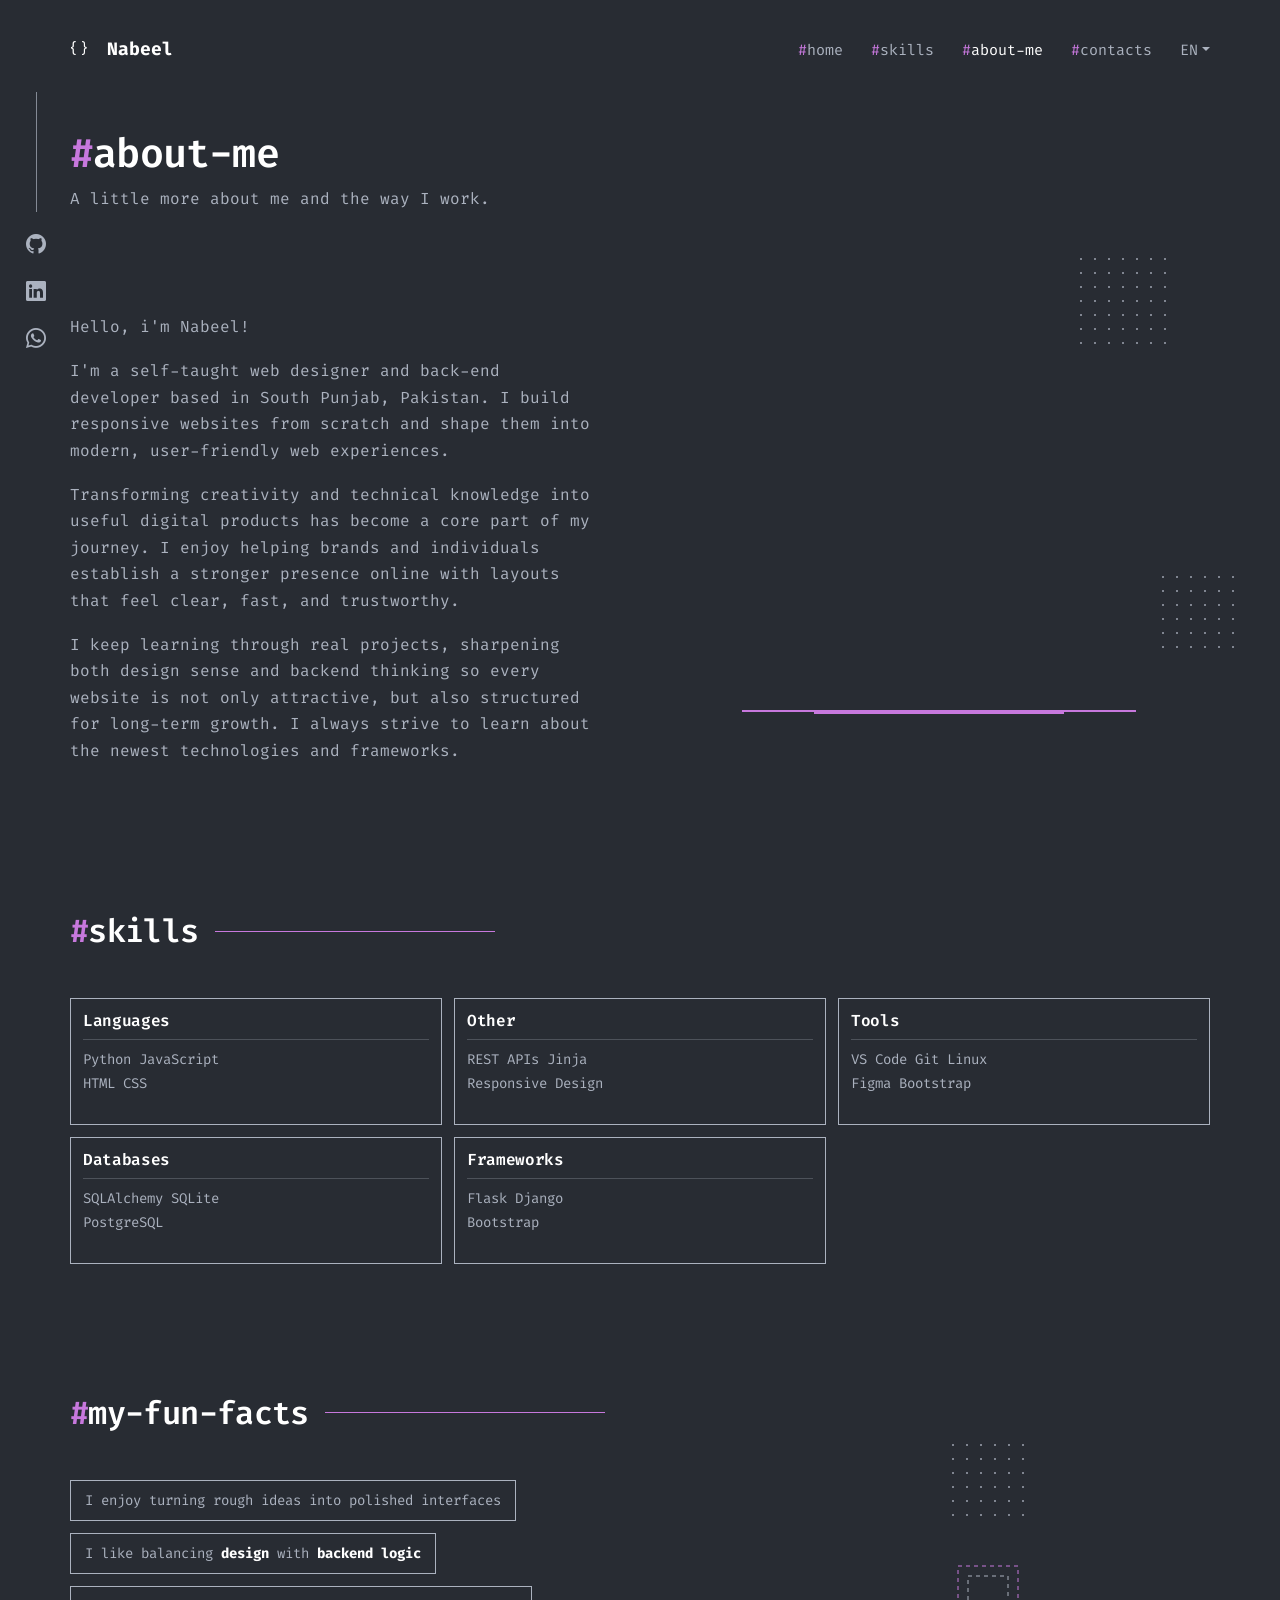
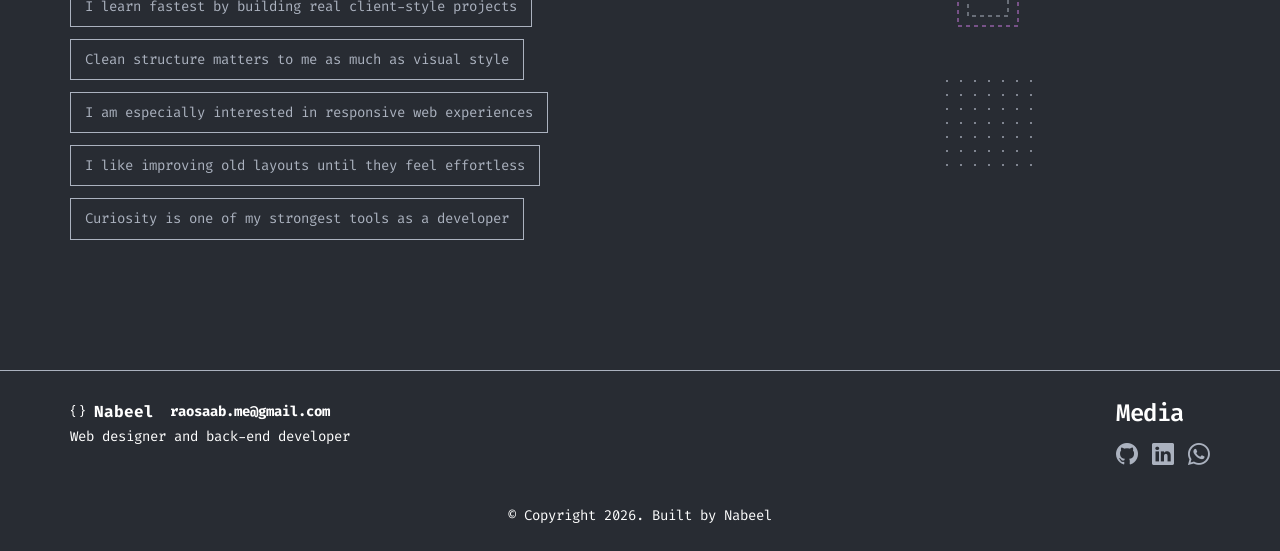
==== about.html @ ed7cfa4c "first commit" ====
<!DOCTYPE html>
<html lang="en">
<head>
  <meta charset="UTF-8">
  <meta name="viewport" content="width=device-width, initial-scale=1.0">
  <title>Nabeel - About Me</title>
  <meta name="description" content="About Nabeel - a self-taught web designer and back-end developer based in South Punjab, Pakistan.">

  <!-- Bootstrap 5 CSS -->
  <link href="https://cdn.jsdelivr.net/npm/bootstrap@5.3.3/dist/css/bootstrap.min.css" rel="stylesheet">
  <!-- Bootstrap Icons -->
  <link href="https://cdn.jsdelivr.net/npm/bootstrap-icons@1.11.3/font/bootstrap-icons.css" rel="stylesheet">
  <!-- Custom CSS -->
  <link rel="stylesheet" href="css/style.css">
</head>
<body>

  <!-- ===== NAVBAR ===== -->
  <nav class="navbar navbar-expand-lg navbar-custom sticky-top">
    <div class="container">
      <a class="navbar-brand" href="index.html"><i class="bi bi-braces"></i> Nabeel</a>
      <button class="navbar-toggler" type="button" data-bs-toggle="collapse" data-bs-target="#mainNav">
        <span class="navbar-toggler-icon"></span>
      </button>
      <div class="collapse navbar-collapse justify-content-end" id="mainNav">
        <ul class="navbar-nav">
          <li class="nav-item"><a class="nav-link" href="index.html"><span>#</span>home</a></li>
          <li class="nav-item"><a class="nav-link" href="index.html#skills"><span>#</span>skills</a></li>
          <li class="nav-item"><a class="nav-link active" href="about.html"><span>#</span>about-me</a></li>
          <li class="nav-item"><a class="nav-link" href="index.html#contacts"><span>#</span>contacts</a></li>
          <li class="nav-item dropdown">
            <a class="nav-link dropdown-toggle" href="#" data-bs-toggle="dropdown">EN</a>
            <ul class="dropdown-menu dropdown-menu-dark">
              <li><a class="dropdown-item" href="#">EN</a></li>
              <li><a class="dropdown-item" href="#">UA</a></li>
            </ul>
          </li>
        </ul>
      </div>
    </div>
  </nav>

  <!-- ===== SOCIAL SIDEBAR ===== -->
  <div class="social-sidebar d-none d-lg-flex">
    <a href="https://github.com/itsnabeelraza" aria-label="GitHub"><i class="bi bi-github"></i></a>
    <a href="https://linkedin.com/in/itsnabeelraza" aria-label="LinkedIn"><i class="bi bi-linkedin"></i></a>
    <a href="https://wa.me/923267675012" aria-label="WhatsApp"><i class="bi bi-whatsapp"></i></a>
  </div>

  <!-- ===== ABOUT-ME HERO ===== -->
  <section class="about-page-hero" id="about-me">
    <div class="container">
      <div class="page-title">
        <h1><span class="accent">#</span>about-me</h1>
        <p class="page-subtitle">A little more about me and the way I work.</p>
      </div>

      <div class="row align-items-start" style="margin-top: 60px;">
        <div class="col-lg-6">
          <div class="about-page-text">
            <p>Hello, i'm Nabeel!</p>
            <p>
              I'm a self-taught web designer and back-end developer based in South Punjab,
              Pakistan. I build responsive websites from scratch and shape them into modern, user-friendly web
              experiences.
            </p>
            <p>
              Transforming creativity and technical knowledge into useful digital products has
              become a core part of my journey. I enjoy helping brands and individuals establish
              a stronger presence online with layouts that feel clear, fast, and trustworthy.
            </p>
            <p>
              I keep learning through real projects, sharpening both design sense and backend
              thinking so every website is not only attractive, but also structured for long-term
              growth. I always strive to learn about the
              newest technologies and frameworks.
            </p>
          </div>
        </div>
        <div class="col-lg-6 mt-4 mt-lg-0">
          <div class="about-page-image-wrapper">
            <div class="dots-pattern about-dots-1 dots-pattern-lg"></div>
            <div class="about-page-image">
              <img src="./images/jc-gellidon-E3NUmCScugo-unsplash-removebg-preview(1) 1.png 1.png" alt="">
            </div>
            <div class="about-page-image-bar"></div>
            <div class="dots-pattern about-dots-2"></div>
          </div>
        </div>
      </div>
    </div>
  </section>

  <!-- ===== SKILLS SECTION ===== -->
  <section class="skills-section" id="skills">
    <div class="container">
      <div class="section-heading">
        <h2><span>#</span>skills</h2>
        <div class="line"></div>
      </div>

      <div class="about-skills-grid">
        <div class="skill-category">
          <h4>Languages</h4>
          <hr>
          <p>Python JavaScript<br>HTML CSS</p>
        </div>
        <div class="skill-category">
          <h4>Other</h4>
          <hr>
          <p>REST APIs Jinja<br>Responsive Design</p>
        </div>
        <div class="skill-category">
          <h4>Tools</h4>
          <hr>
          <p>VS Code Git Linux<br>Figma Bootstrap</p>
        </div>
        <div class="skill-category">
          <h4>Databases</h4>
          <hr>
          <p>SQLAlchemy SQLite<br>PostgreSQL</p>
        </div>
        <div class="skill-category">
          <h4>Frameworks</h4>
          <hr>
          <p>Flask Django<br>Bootstrap</p>
        </div>
      </div>
    </div>
  </section>

  <!-- ===== MY FUN FACTS ===== -->
  <section class="fun-facts-section" id="fun-facts">
    <div class="container">
      <div class="section-heading">
        <h2><span>#</span>my-fun-facts</h2>
        <div class="line"></div>
      </div>

      <div class="row align-items-start">
        <div class="col-lg-7">
          <div class="fun-facts-list">
            <span class="fun-fact-item">I enjoy turning rough ideas into polished interfaces</span>
            <span class="fun-fact-item">I like balancing <strong>design</strong> with <strong>backend logic</strong></span>
            <span class="fun-fact-item">I learn fastest by building real client-style projects</span>
            <span class="fun-fact-item">Clean structure matters to me as much as visual style</span>
            <span class="fun-fact-item">I am especially interested in responsive web experiences</span>
            <span class="fun-fact-item">I like improving old layouts until they feel effortless</span>
            <span class="fun-fact-item">Curiosity is one of my strongest tools as a developer</span>
          </div>
        </div>
        <div class="col-lg-5 mt-4 mt-lg-0">
          <div class="fun-facts-decoration">
            <div class="dots-pattern" style="margin-bottom: 16px;"></div>
            <div class="fun-facts-icon-box">
              <svg width="80" height="80" viewBox="0 0 80 80" fill="none">
                <rect x="10" y="10" width="60" height="60" stroke="#C778DD" stroke-width="1" fill="none" stroke-dasharray="4 4"/>
                <rect x="20" y="20" width="40" height="40" stroke="#ABB2BF" stroke-width="1" fill="none" stroke-dasharray="4 4"/>
              </svg>
            </div>
            <div class="dots-pattern dots-pattern-lg" style="margin-top: 20px;"></div>
          </div>
        </div>
      </div>
    </div>
  </section>

  <!-- ===== FOOTER ===== -->
  <footer class="footer">
    <div class="container">
      <div class="footer-top">
        <div class="footer-brand">
          <div class="brand-name">
            <i class="bi bi-braces"></i> Nabeel
            <span class="brand-email" style="margin-left:8px;">raosaab.me@gmail.com</span>
          </div>
          <div class="brand-desc">Web designer and back-end developer</div>
        </div>
        <div class="footer-media">
          <h4>Media</h4>
          <div class="social-icons">
            <a href="https://github.com/itsnabeelraza" aria-label="GitHub"><i class="bi bi-github"></i></a>
            <a href="https://linkedin.com/in/itsnabeelraza" aria-label="LinkedIn"><i class="bi bi-linkedin"></i></a>
            <a href="https://wa.me/923267675012" aria-label="WhatsApp"><i class="bi bi-whatsapp"></i></a>
          </div>
        </div>
      </div>
      <div class="footer-bottom">
        &copy; Copyright 2026. Built by Nabeel
      </div>
    </div>
  </footer>

  <!-- Bootstrap 5 JS -->
  <script src="https://cdn.jsdelivr.net/npm/bootstrap@5.3.3/dist/js/bootstrap.bundle.min.js"></script>
</body>
</html>
---- css/style.css ----
@import url('https://fonts.googleapis.com/css2?family=Fira+Code:wght@400;500;600;700&display=swap');

:root {
  --bg-primary: #282c33;
  --bg-secondary: #2c313a;
  --text-primary: #ffffff;
  --text-secondary: #abb2bf;
  --text-muted: #8f96a3;
  --accent: #c778dd;
  --accent-soft: rgba(199, 120, 221, 0.14);
  --border: #abb2bf;
  --border-soft: rgba(171, 178, 191, 0.28);
  --font-main: 'Fira Code', monospace;
  --container-width: 71.25rem;
  --fs-body: 1rem;
  --fs-small: 0.875rem;
  --fs-nav: 0.9375rem;
  --fs-button: 0.9375rem;
  --fs-card-title: 1rem;
  --fs-section-title: 2rem;
  --fs-page-title: 2.5rem;
  --fs-hero-title: 3rem;
  --fs-quote: 1.375rem;
}

* {
  margin: 0;
  padding: 0;
  box-sizing: border-box;
}

html {
  scroll-behavior: smooth;
  font-size: 16px;
}

body {
  min-height: 100vh;
  background: var(--bg-primary);
  color: var(--text-primary);
  font-family: var(--font-main);
  font-size: var(--fs-body);
  line-height: 1.65;
  overflow-x: hidden;
}

img {
  display: block;
  max-width: 100%;
  height: auto;
}

a {
  color: inherit;
  text-decoration: none;
  transition: 0.25s ease;
}

a:hover {
  color: var(--accent);
}

h1,
h2,
h3,
h4 {
  font-weight: 600;
  letter-spacing: -0.02em;
}

.container {
  width: min(var(--container-width), calc(100% - 3rem));
  margin: 0 auto;
  padding: 0;
}

.dots-pattern {
  width: 5.25rem;
  height: 5.25rem;
  display: inline-block;
  background-image: radial-gradient(circle, rgba(171, 178, 191, 0.95) 0.0875rem, transparent 0.0875rem);
  background-size: 0.875rem 0.875rem;
  opacity: 0.7;
}

.dots-pattern-lg {
  width: 6rem;
  height: 6rem;
}

.shape-box {
  width: 3.375rem;
  height: 3.375rem;
  border: 1px solid var(--border-soft);
}

.shape-stack {
  position: relative;
  width: 5.375rem;
  height: 5.375rem;
}

.shape-stack span {
  position: absolute;
  width: 3.5rem;
  height: 3.5rem;
  border: 1px solid var(--accent);
}

.shape-stack span:first-child {
  left: 0;
  bottom: 0;
}

.shape-stack span:last-child {
  right: 0;
  top: 0;
}

.section-heading {
  display: flex;
  align-items: center;
  gap: 1rem;
  margin-bottom: 3rem;
}

.section-heading h2 {
  font-size: var(--fs-section-title);
  white-space: nowrap;
  margin-bottom: 0;
  line-height: 1.2;
}

.section-heading h2 span,
.accent {
  color: var(--accent);
}

.section-heading .line {
  width: min(42vw, 17.5rem);
  height: 1px;
  background: var(--accent);
}

.btn-outline-accent,
.btn-outline-accent-arrow,
.btn-sm-outline {
  display: inline-flex;
  align-items: center;
  gap: 0.5rem;
  padding: 0.625rem 1.125rem;
  border: 1px solid var(--accent);
  background: transparent;
  color: var(--text-primary);
  font-family: var(--font-main);
  font-size: var(--fs-button);
  line-height: 1.2;
}

.btn-outline-accent:hover,
.btn-outline-accent-arrow:hover,
.btn-sm-outline:hover {
  background: var(--accent-soft);
  color: var(--text-primary);
}

.navbar-custom {
  background-color: var(--bg-primary) !important;
  padding: 1.875rem 0 1.375rem;
}

.navbar-custom .navbar-brand {
  font-size: 1.125rem;
  font-weight: 700;
  color: var(--text-primary);
}

.navbar-custom .navbar-brand i {
  margin-right: 0.5rem;
}

.navbar-custom .nav-link {
  color: var(--text-secondary) !important;
  font-size: var(--fs-nav);
  margin-left: 1.75rem;
  padding: 0 !important;
  line-height: 1.2;
}

.navbar-custom .nav-link.active,
.navbar-custom .nav-link:hover {
  color: var(--text-primary) !important;
}

.navbar-custom .nav-link span {
  color: var(--accent);
}

.navbar-toggler {
  border-color: var(--border-soft) !important;
}

.navbar-toggler-icon {
  filter: invert(1);
}

.dropdown-menu-dark {
  background: var(--bg-secondary);
  border: 1px solid var(--border-soft);
}

.social-sidebar {
  position: fixed;
  left: 1.25rem;
  top: 1.375rem;
  width: 2rem;
  display: flex;
  flex-direction: column;
  align-items: center;
  gap: 0.875rem;
  z-index: 10;
}

.social-sidebar::before {
  content: '';
  width: 1px;
  height: 11.875rem;
  background: var(--border);
  opacity: 0.7;
  margin-bottom: 0.125rem;
}

.social-sidebar a {
  color: var(--text-secondary);
  font-size: 1.25rem;
}

.hero-section,
.skills-section,
.about-section,
.contacts-section,
.about-page-hero,
.contacts-hero,
.fun-facts-section,
.all-media-section {
  padding: 2.375rem 0 5.75rem;
}

.hero-section .row,
.about-section .row,
.contacts-hero .row,
.about-page-hero .row,
.fun-facts-section .row {
  --bs-gutter-x: 3.375rem;
  --bs-gutter-y: 2.625rem;
}

.hero-content {
  padding-top: 4.375rem;
}

.hero-content h1 {
  font-size: var(--fs-hero-title);
  line-height: 1.3;
  margin-bottom: 1.75rem;
}

.hero-content p {
  max-width: 29.375rem;
  color: var(--text-secondary);
  margin-bottom: 1.875rem;
  font-size: var(--fs-body);
}

.hero-image-wrapper {
  position: relative;
  display: flex;
  flex-direction: column;
  align-items: center;
  padding-top: 1.125rem;
  width: 100%;
}

.hero-image-placeholder {
  width: 100%;
  max-width: 25rem;
  position: relative;
  display: flex;
  justify-content: center;
  z-index: 2;
  left: 0.3125rem;
  bottom: -0.3125rem;
  margin: 0 auto 0.375rem;
}

.hero-image-placeholder img {
  width: 100%;
  margin: 0 auto;
  object-fit: contain;
  filter: brightness(0.9);
}

.hero-shape {
  position: absolute;
  border: 1px solid var(--accent);
  z-index: 1;
}

.hero-shape-one {
  width: 6rem;
  height: 6rem;
  left: 7rem;
  top: 7.375rem;
}

.hero-shape-two {
  width: 4.75rem;
  height: 4.75rem;
  left: 10rem;
  top: 10rem;
}

.hero-dots {
  position: absolute;
  right: 5rem;
  bottom: 8.625rem;
  z-index: 3;
  width: 5.375rem;
  height: 5.375rem;
}

.hero-status {
  width: 100%;
  max-width: 22.5rem;
  display: flex;
  align-items: center;
  gap: 0.625rem;
  padding: 0.625rem 0.75rem;
  border: 1px solid var(--border);
  color: var(--text-secondary);
  font-size: var(--fs-small);
  margin: 0 auto;
  position: relative;
  z-index: 4;
  background: var(--bg-primary);
}

.hero-status .status-dot {
  width: 0.875rem;
  height: 0.875rem;
  background: var(--accent);
  display: inline-block;
}

.hero-status strong {
  color: var(--text-primary);
}

.quote-section {
  padding: 0.625rem 0 5.75rem;
}

.quote-box {
  max-width: 41.875rem;
  margin: 0 auto;
  position: relative;
}

.quote-text {
  border: 1px solid var(--border);
  padding: 1.5rem 1.25rem;
  font-size: var(--fs-quote);
  background: transparent;
  position: relative;
  z-index: 4;
  line-height: 1.5;
}

.quote-author {
  width: fit-content;
  margin-left: auto;
  padding: 0.625rem 1.125rem;
  border: 1px solid var(--border);
  border-top: none;
  font-size: 1rem;
  color: var(--text-primary);
  position: relative;
  z-index: 4;
}

.quote-mark {
  position: absolute;
  color: var(--border);
  font-size: 2.875rem;
  font-weight: 700;
  line-height: 1.3;
  background-color: var(--bg-primary);
}

.quote-mark.top {
  top: -1rem;
  left: 0.625rem;
}

.quote-mark.bottom {
  right: 1rem;
  bottom: 0.625rem;
}

.skills-wrapper {
  display: grid;
  grid-template-columns: 15rem 1fr;
  gap: 2.625rem;
  align-items: center;
}

.skills-decorations {
  display: flex;
  flex-direction: column;
  gap: 1.625rem;
  align-items: flex-start;
}

.skills-grid,
.about-skills-grid {
  width: 100%;
  display: grid;
  grid-template-columns: repeat(3, minmax(0, 1fr));
  gap: 0.75rem;
}

.skill-category {
  border: 1px solid var(--border);
  padding: 0.75rem;
  min-height: 6.5rem;
  background: transparent;
}

.skill-category h4 {
  font-size: var(--fs-card-title);
  margin: 0 0 0.5rem;
  line-height: 1.25;
}

.skill-category p {
  color: var(--text-secondary);
  font-size: var(--fs-small);
  line-height: 1.7;
}

.skill-category hr {
  margin: 0 0 0.5rem;
  border-color: var(--border-soft);
  opacity: 1;
}

.about-text,
.about-page-text {
  max-width: 32.5rem;
}

.about-text p,
.about-page-text p {
  color: var(--text-secondary);
  margin-bottom: 1.125rem;
  font-size: var(--fs-body);
}

.about-image-wrapper,
.about-page-image-wrapper {
  position: relative;
  display: flex;
  flex-direction: column;
  align-items: center;
}

.about-image-placeholder,
.about-page-image {
  width: 100%;
  max-width: 26.875rem;
  min-height: 27.5rem;
  position: relative;
  display: flex;
  align-items: flex-end;
  justify-content: center;
}

.about-image-placeholder img,
.about-page-image img {
  max-height: 27.5rem;
  width: auto;
  object-fit: contain;
  filter: brightness(0.85);
}

.about-image-placeholder::after,
.about-page-image::before {
  content: '';
  position: absolute;
  left: 1.125rem;
  right: 1.125rem;
  bottom: 0;
  height: 2px;
  background: var(--accent);
}

.about-dots {
  position: absolute;
  right: -1.625rem;
  bottom: 5.875rem;
}

.about-dots-group {
  position: absolute;
  left: 1.5rem;
  top: 2.5rem;
  z-index: 1;
}

.about-dots-1 {
  position: absolute;
  right: 2.5rem;
  top: -1.25rem;
  z-index: 2;
}

.about-dots-2 {
  position: absolute;
  right: -1.875rem;
  bottom: 3.75rem;
}

.page-title h1 {
  font-size: var(--fs-page-title);
  margin-bottom: 0.5rem;
  line-height: 1.2;
}

.page-subtitle {
  color: var(--text-secondary);
  font-size: var(--fs-body);
}

.about-page-image {
  border: none;
}

.about-page-image-bar {
  width: 15.625rem;
  height: 2px;
  background: var(--accent);
  margin-top: 0;
}

.fun-facts-list {
  display: flex;
  flex-wrap: wrap;
  gap: 0.75rem;
}

.fun-fact-item {
  padding: 0.5rem 0.875rem;
  border: 1px solid var(--border);
  color: var(--text-secondary);
  font-size: var(--fs-small);
}

.fun-fact-item strong {
  color: var(--text-primary);
}

.fun-facts-decoration {
  display: flex;
  flex-direction: column;
  align-items: center;
  gap: 1.125rem;
}

.contacts-content {
  display: grid;
  grid-template-columns: 1fr 18.75rem;
  gap: 2.25rem;
  align-items: start;
}

.contacts-text p,
.contacts-description {
  color: var(--text-secondary);
  max-width: 33.75rem;
  font-size: var(--fs-body);
}

.contacts-text {
  display: flex;
  gap: 1.125rem;
}

.contacts-dots {
  flex-shrink: 0;
  margin-top: 0.5rem;
}

.contact-box,
.contact-card {
  border: 1px solid var(--border);
  padding: 1.125rem 1rem;
  background: transparent;
}

.contacts-cards {
  display: grid;
  gap: 1rem;
}

.contact-box h3,
.contact-card h4 {
  font-size: var(--fs-card-title);
  margin-bottom: 0.875rem;
  line-height: 1.25;
}

.contact-box p,
.contact-card p,
.contact-item,
.media-link-item,
.brand-email,
.brand-desc,
.footer-bottom {
  font-size: var(--fs-small);
  line-height: 1.7;
}

.contact-item {
  display: flex;
  align-items: center;
  gap: 0.625rem;
  color: var(--text-secondary);
  margin-bottom: 0.625rem;
}

.contact-item i {
  color: var(--text-secondary);
}

.media-links {
  display: grid;
  grid-template-columns: repeat(3, minmax(0, 1fr));
  gap: 0.875rem;
}

.media-link-item {
  border: 1px solid var(--border);
  padding: 1rem;
  display: flex;
  align-items: center;
  gap: 0.625rem;
}

.media-link-item i {
  color: var(--text-secondary);
}

.footer {
  border-top: 1px solid var(--border);
  padding: 1.75rem 0 1.5rem;
  margin-top: 2.375rem;
}

.footer-top {
  display: flex;
  justify-content: space-between;
  align-items: flex-start;
  gap: 1.5rem;
  margin-bottom: 1.875rem;
}

.brand-name {
  display: flex;
  align-items: center;
  flex-wrap: wrap;
  gap: 0.5rem;
  font-size: 1rem;
  font-weight: 700;
}

.footer-media h4 {
  font-size: 1.5rem;
  margin-bottom: 0.625rem;
  line-height: 1.2;
}

.social-icons {
  display: flex;
  gap: 0.875rem;
}

.social-icons a {
  color: var(--text-secondary);
  font-size: 1.375rem;
}

.footer-bottom {
  text-align: center;
}

@media (max-width: 74.9375rem) {
  .social-sidebar {
    display: none !important;
  }
}

@media (max-width: 61.9375rem) {
  .container {
    width: min(var(--container-width), calc(100% - 2rem));
  }

  .navbar-custom .nav-link {
    margin-left: 0;
    padding: 0.625rem 0 !important;
  }

  .navbar-collapse {
    margin-top: 1rem;
  }

  .hero-content {
    padding-top: 0.625rem;
    text-align: center;
  }

  .hero-content p {
    margin-inline: auto;
  }

  .hero-image-wrapper {
    max-width: 26.25rem;
    margin: 0 auto;
  }

  .hero-shape-one {
    left: 0.75rem;
  }

  .hero-shape-two {
    left: 3.5rem;
  }

  .skills-wrapper,
  .contacts-content,
  .footer-top {
    grid-template-columns: 1fr;
    flex-direction: column;
  }

  .skills-decorations {
    flex-direction: row;
    flex-wrap: wrap;
  }

  .skills-grid,
  .about-skills-grid {
    grid-template-columns: repeat(2, minmax(0, 1fr));
  }
}

@media (max-width: 47.9375rem) {
  .container {
    width: calc(100% - 1.5rem);
  }

  .hero-section,
  .skills-section,
  .about-section,
  .contacts-section,
  .about-page-hero,
  .contacts-hero,
  .fun-facts-section,
  .all-media-section {
    padding: 1.5rem 0 4.375rem;
  }

  .section-heading {
    margin-bottom: 1.875rem;
  }

  .section-heading h2 {
    font-size: 1.75rem;
  }

  .section-heading .line {
    width: 100%;
  }

  .hero-content h1 {
    font-size: 2.25rem;
  }

  .hero-dots,
  .hero-shape,
  .about-dots,
  .about-dots-group {
    display: none;
  }

  .quote-text {
    font-size: 1.0625rem;
    padding: 1.25rem 1rem;
  }

  .quote-author {
    font-size: 0.9375rem;
  }

  .skills-grid,
  .about-skills-grid,
  .media-links {
    grid-template-columns: 1fr;
  }

  .about-image-placeholder,
  .about-page-image {
    min-height: 20rem;
  }

  .about-image-placeholder img,
  .about-page-image img {
    max-height: 20rem;
  }

  .contacts-text {
    flex-direction: column;
  }

  .footer-media h4 {
    font-size: 1.375rem;
  }
}
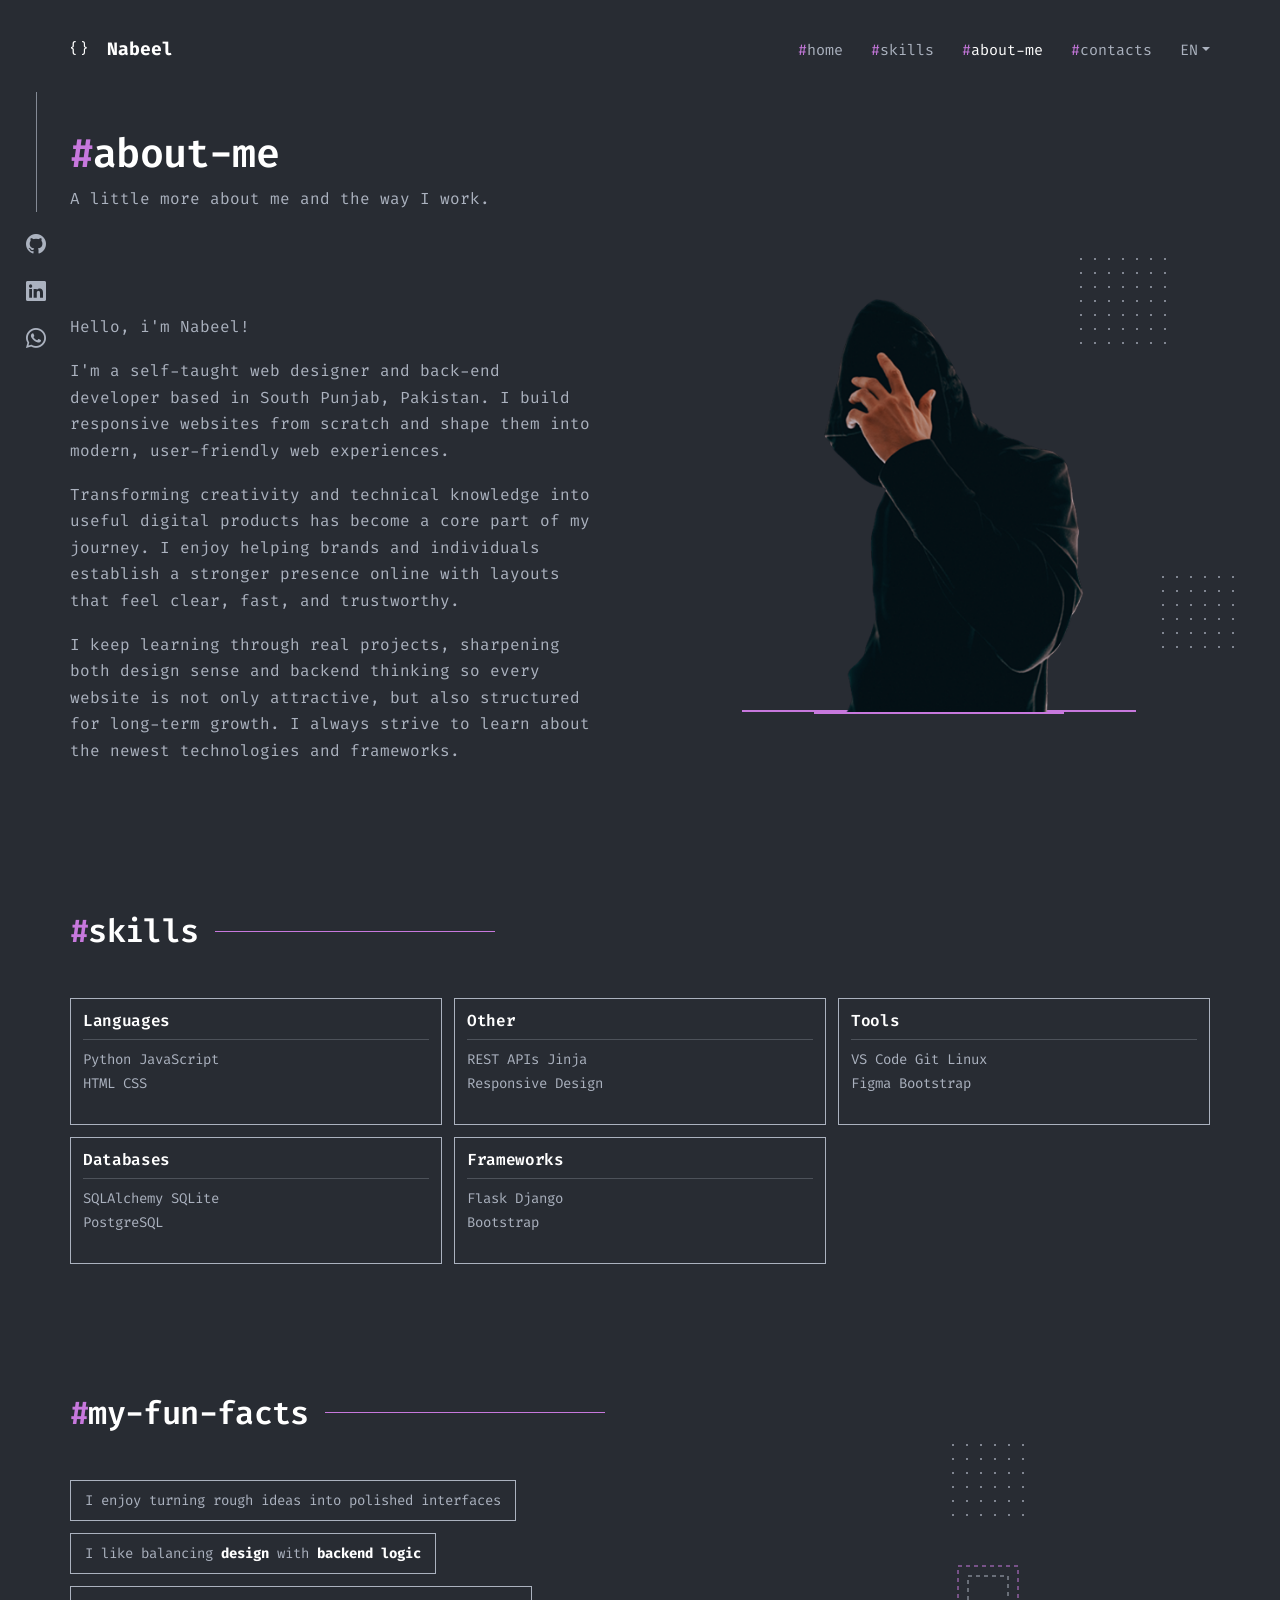
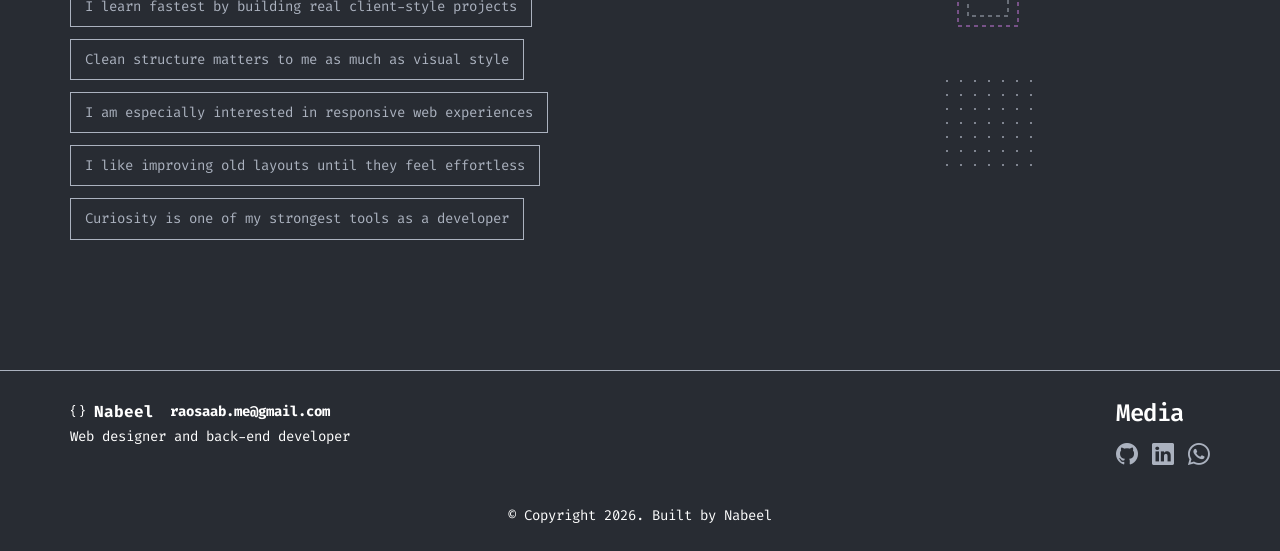
==== commit afa09b5e: "second" ====
--- a/about.html
+++ b/about.html
@@ -81,7 +81,7 @@
           <div class="about-page-image-wrapper">
             <div class="dots-pattern about-dots-1 dots-pattern-lg"></div>
             <div class="about-page-image">
-              <img src="./images/jc-gellidon-E3NUmCScugo-unsplash-removebg-preview(1) 1.png 1.png" alt="">
+              <img src="./images/jc-gellidon-E3NUmCScugo-unsplash-removebg-preview(1) 1.png" alt="">
             </div>
             <div class="about-page-image-bar"></div>
             <div class="dots-pattern about-dots-2"></div>
